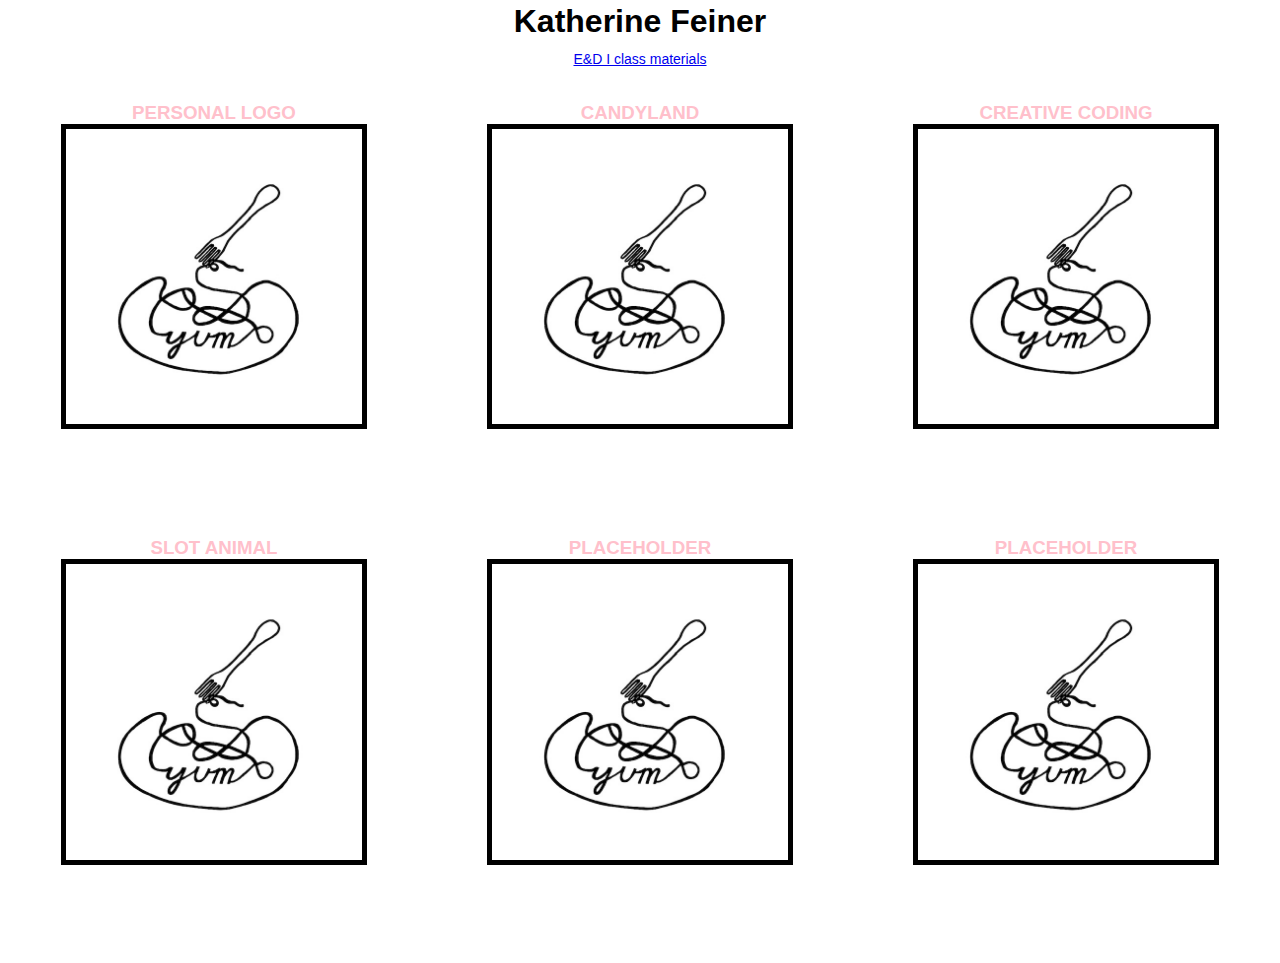
==== index.html @ 0d410f08 "update" ====
<!DOCTYPE html><html lang="en">

  <head>
    <script src="p5.js"></script>
    <script src="p5.sound.min.js"></script>
    <link rel="stylesheet" type="text/css" href="style.css">
    <meta charset="utf-8">
  </head>

  <title>|~Katherine Feiner E+D I~|</title>

  <body>

    <h1> Katherine Feiner </h1>
    <p>
    <a href="https://katherinefeiner.github.io/EDI">
      E&D I class materials
    </a>
    </p>

    <script src="sketch.js"></script>

    <table>

      <tr>
        <td><h3>PERSONAL LOGO</h3>
        <a href = "Logo/LogoReflection.html">
        <img src = 'Logo/FeinerLogoPic.jpeg' width = 70% > <a/></td>
       
         <td><h3>CANDYLAND</h3>
        <a href = "Logo/LogoReflection.html">
        <img src = 'Logo/FeinerLogoPic.jpeg' width = 70% > <a/></td>
       
         <td><h3>CREATIVE CODING</h3>
        <a href = "Logo/LogoReflection.html">
        <img src = 'Logo/FeinerLogoPic.jpeg' width = 70% ><a/></td>
        
      </tr>

      <tr>
         <td><h3>SLOT ANIMAL</h3>
        <a href = "Logo/LogoReflection.html">
        <img src = 'Logo/FeinerLogoPic.jpeg' width = 70% ><a/></td>
        
         <td><h3>PLACEHOLDER</h3>
        <a href = "Logo/LogoReflection.html">
        <img src = 'Logo/FeinerLogoPic.jpeg' width = 70% > <a/></td>
       
        <td><h3>PLACEHOLDER</h3>
        <a href = "Logo/LogoReflection.html">
        <img src = 'Logo/FeinerLogoPic.jpeg' width = 70% > <a/></td>
       
      </tr>

    </table>

  </body>
  
</html>
---- style.css ----
html, body {
  margin: 0;
  padding: 0;
  font-family:'Roboto', sans-serif;
  background-color: rgb(255, 255, 255);
}

canvas {
  display: block;
  z-index: -1;
}

img {
  border: 5px solid #000;
}

h1{
  color: black;
     position: absolute;
     left: 50%;
     transform: translateX(-50%) translateY(-50%);
     text-align: center;
     top: 0%;
}

h3{
color: pink;
display: inline; background: white;
}

p{
    position: absolute;
    font-size: 0.875em;
    left: 50%;
    transform: translateX(-50%) translateY(-50%);
    text-align:center;
    top: 5%;
}

table{
  position: absolute;
  z-index: 1;
  width:100%;
  top: 10%;

}

td {
    width: 33vw;
    height: 33vw;
    vertical-align: baseline;
    padding-top:10px;
    text-align:center;

    &:after, &:before {
       

.container{
  position: relative;
}

.project {
  position: absolute;
  width:50%;
  float: left;

  left: 0px;
  top: 0px;
  z-index: 1;
}
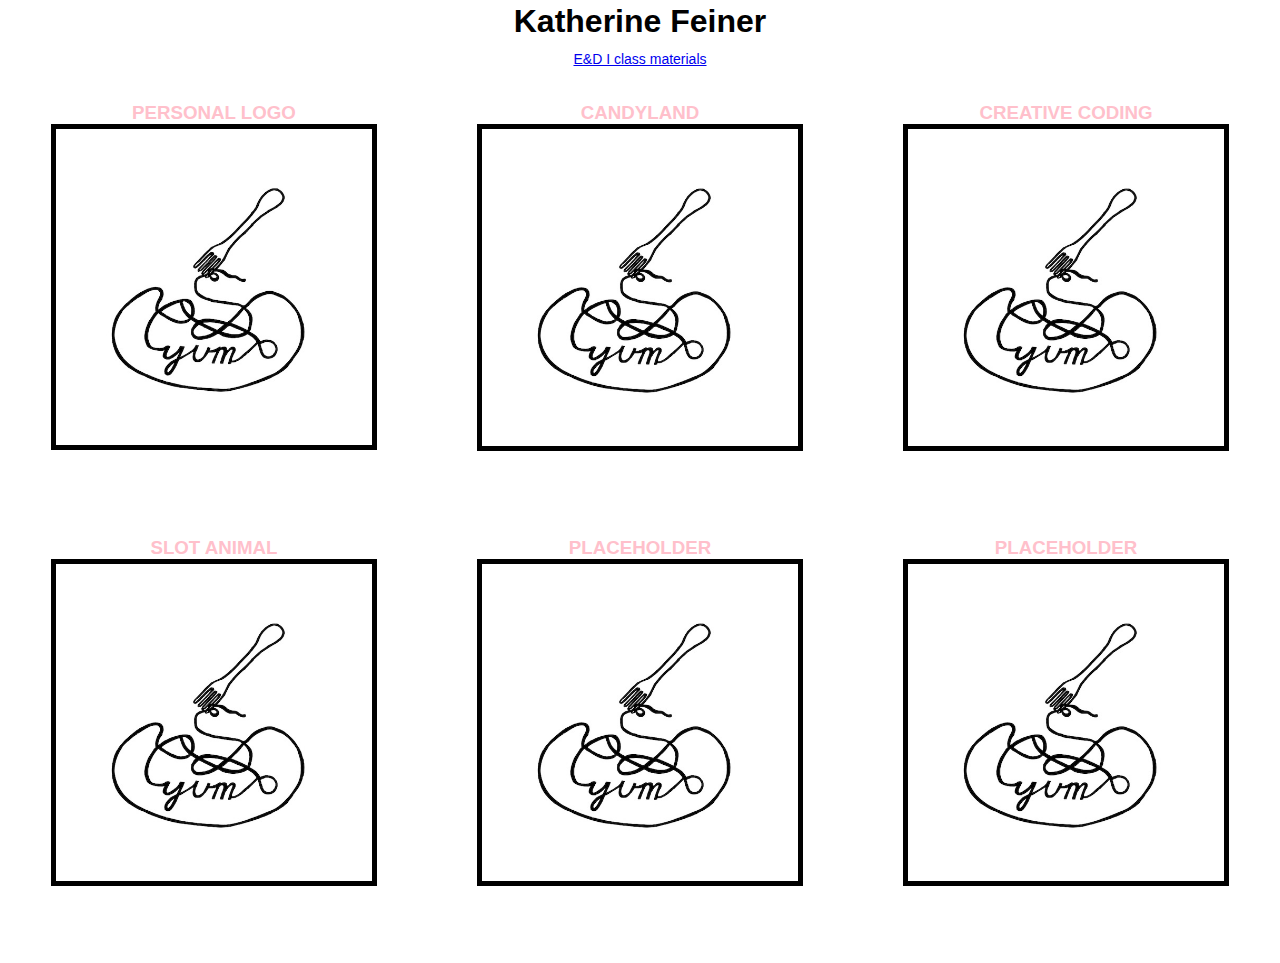
==== commit 3791b86d: "update" ====
--- a/index.html
+++ b/index.html
@@ -25,30 +25,30 @@
       <tr>
         <td><h3>PERSONAL LOGO</h3>
         <a href = "Logo/LogoReflection.html">
-        <img src = 'Logo/FeinerLogoPic.jpeg' width = 70% > <a/></td>
+        <img src = 'Logo/FeinerLogoPic.jpeg' width = 75% > <a/></td>
        
          <td><h3>CANDYLAND</h3>
         <a href = "Logo/LogoReflection.html">
-        <img src = 'Logo/FeinerLogoPic.jpeg' width = 70% > <a/></td>
+        <img src = 'Logo/FeinerLogoPic.jpeg' width = 75% > <a/></td>
        
          <td><h3>CREATIVE CODING</h3>
         <a href = "Logo/LogoReflection.html">
-        <img src = 'Logo/FeinerLogoPic.jpeg' width = 70% ><a/></td>
+        <img src = 'Logo/FeinerLogoPic.jpeg' width = 75% ><a/></td>
         
       </tr>
 
       <tr>
          <td><h3>SLOT ANIMAL</h3>
         <a href = "Logo/LogoReflection.html">
-        <img src = 'Logo/FeinerLogoPic.jpeg' width = 70% ><a/></td>
+        <img src = 'Logo/FeinerLogoPic.jpeg' width = 75% ><a/></td>
         
          <td><h3>PLACEHOLDER</h3>
         <a href = "Logo/LogoReflection.html">
-        <img src = 'Logo/FeinerLogoPic.jpeg' width = 70% > <a/></td>
+        <img src = 'Logo/FeinerLogoPic.jpeg' width = 75% > <a/></td>
        
         <td><h3>PLACEHOLDER</h3>
         <a href = "Logo/LogoReflection.html">
-        <img src = 'Logo/FeinerLogoPic.jpeg' width = 70% > <a/></td>
+        <img src = 'Logo/FeinerLogoPic.jpeg' width = 75% > <a/></td>
        
       </tr>
 
--- a/style.css
+++ b/style.css
@@ -51,9 +51,7 @@
     vertical-align: baseline;
     padding-top:10px;
     text-align:center;
-
-    &:after, &:before {
-       
+}       
 
 .container{
   position: relative;
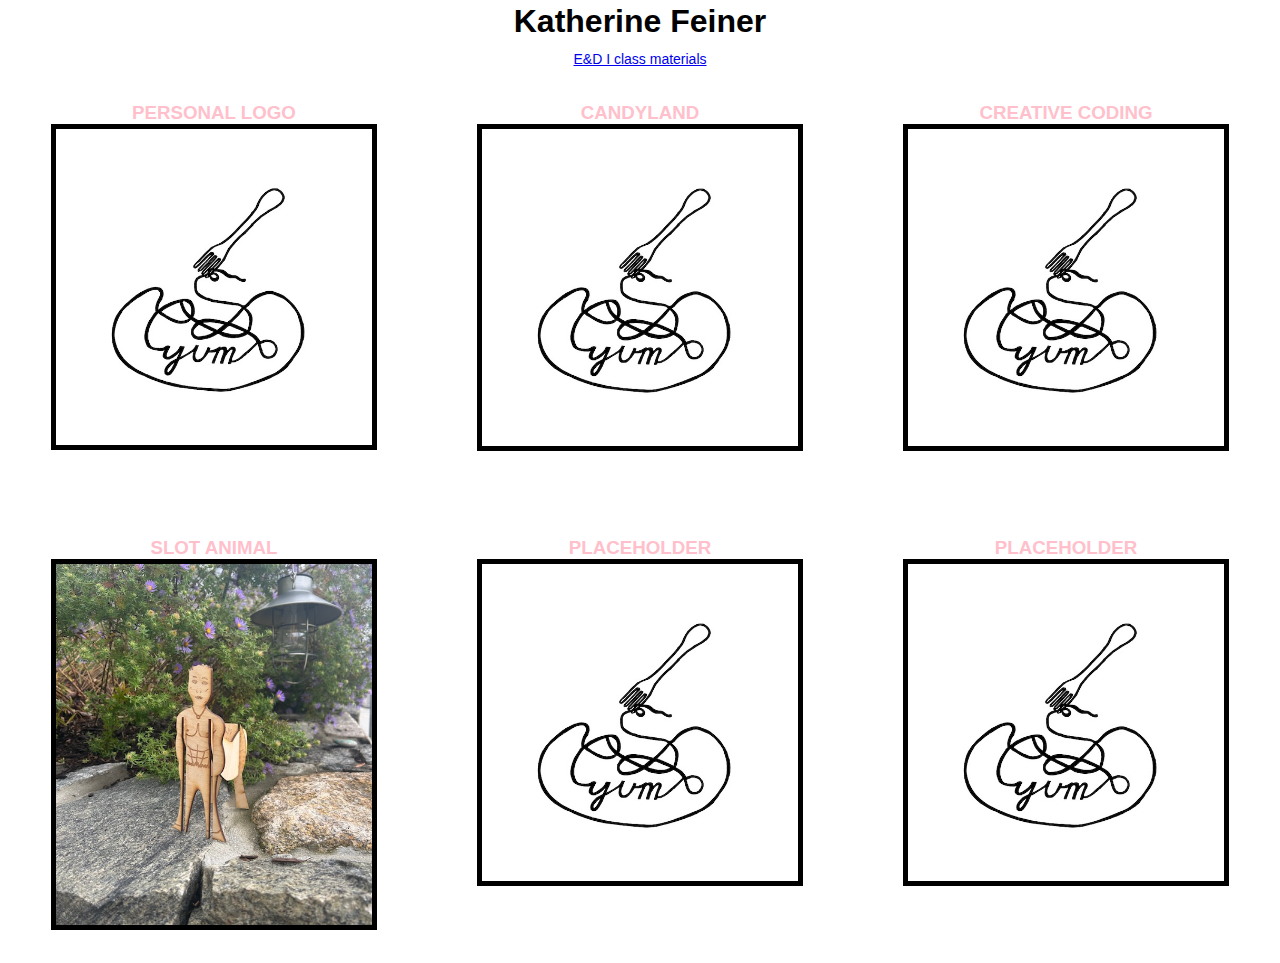
==== commit c2728222: "slot animal update" ====
--- a/index.html
+++ b/index.html
@@ -39,8 +39,8 @@
 
       <tr>
          <td><h3>SLOT ANIMAL</h3>
-        <a href = "Logo/LogoReflection.html">
-        <img src = 'Logo/FeinerLogoPic.jpeg' width = 75% ><a/></td>
+        <a href = "SlotAnimal/SlotAnimalReflection.html">
+        <img src = 'SlotAnimal/SlotAnimalPhoto.jpeg' width = 75% ><a/></td>
         
          <td><h3>PLACEHOLDER</h3>
         <a href = "Logo/LogoReflection.html">
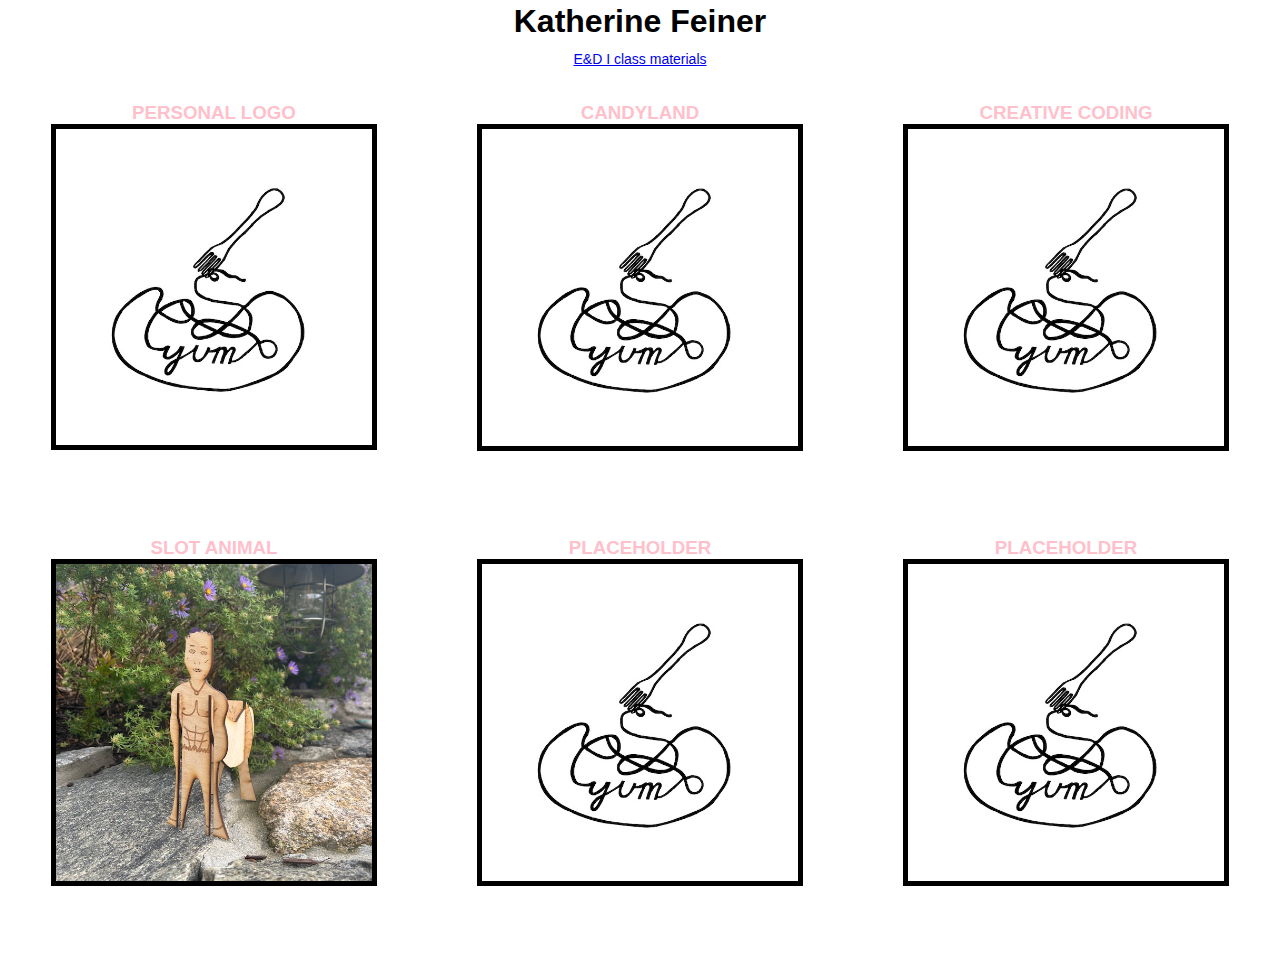
==== commit 1d6ce0b8: "size change" ====
--- a/index.html
+++ b/index.html
@@ -40,7 +40,7 @@
       <tr>
          <td><h3>SLOT ANIMAL</h3>
         <a href = "SlotAnimal/SlotAnimalReflection.html">
-        <img src = 'SlotAnimal/SlotAnimalPhoto.jpeg' width = 75% ><a/></td>
+        <img src = 'SlotAnimal/FeinerSlotAnimalPic.jpeg' width = 75% ><a/></td>
         
          <td><h3>PLACEHOLDER</h3>
         <a href = "Logo/LogoReflection.html">
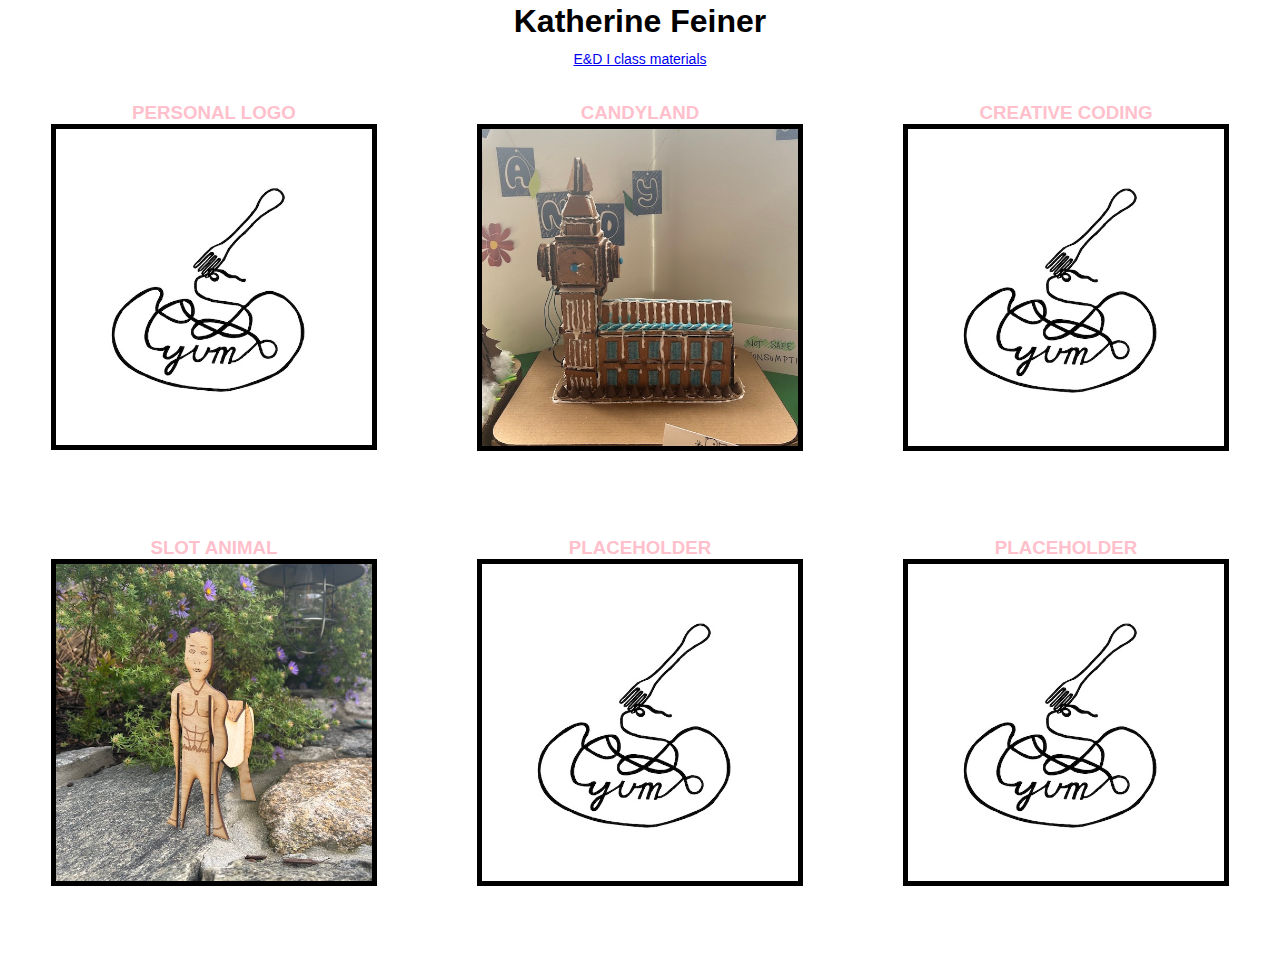
==== commit 449289c2: "candyland" ====
--- a/index.html
+++ b/index.html
@@ -28,8 +28,8 @@
         <img src = 'Logo/FeinerLogoPic.jpeg' width = 75% > <a/></td>
        
          <td><h3>CANDYLAND</h3>
-        <a href = "Logo/LogoReflection.html">
-        <img src = 'Logo/FeinerLogoPic.jpeg' width = 75% > <a/></td>
+        <a href = "Candyland/CandyLandReflection.html">
+        <img src = 'Candyland/BigBen.jpeg' width = 75% > <a/></td>
        
          <td><h3>CREATIVE CODING</h3>
         <a href = "Logo/LogoReflection.html">
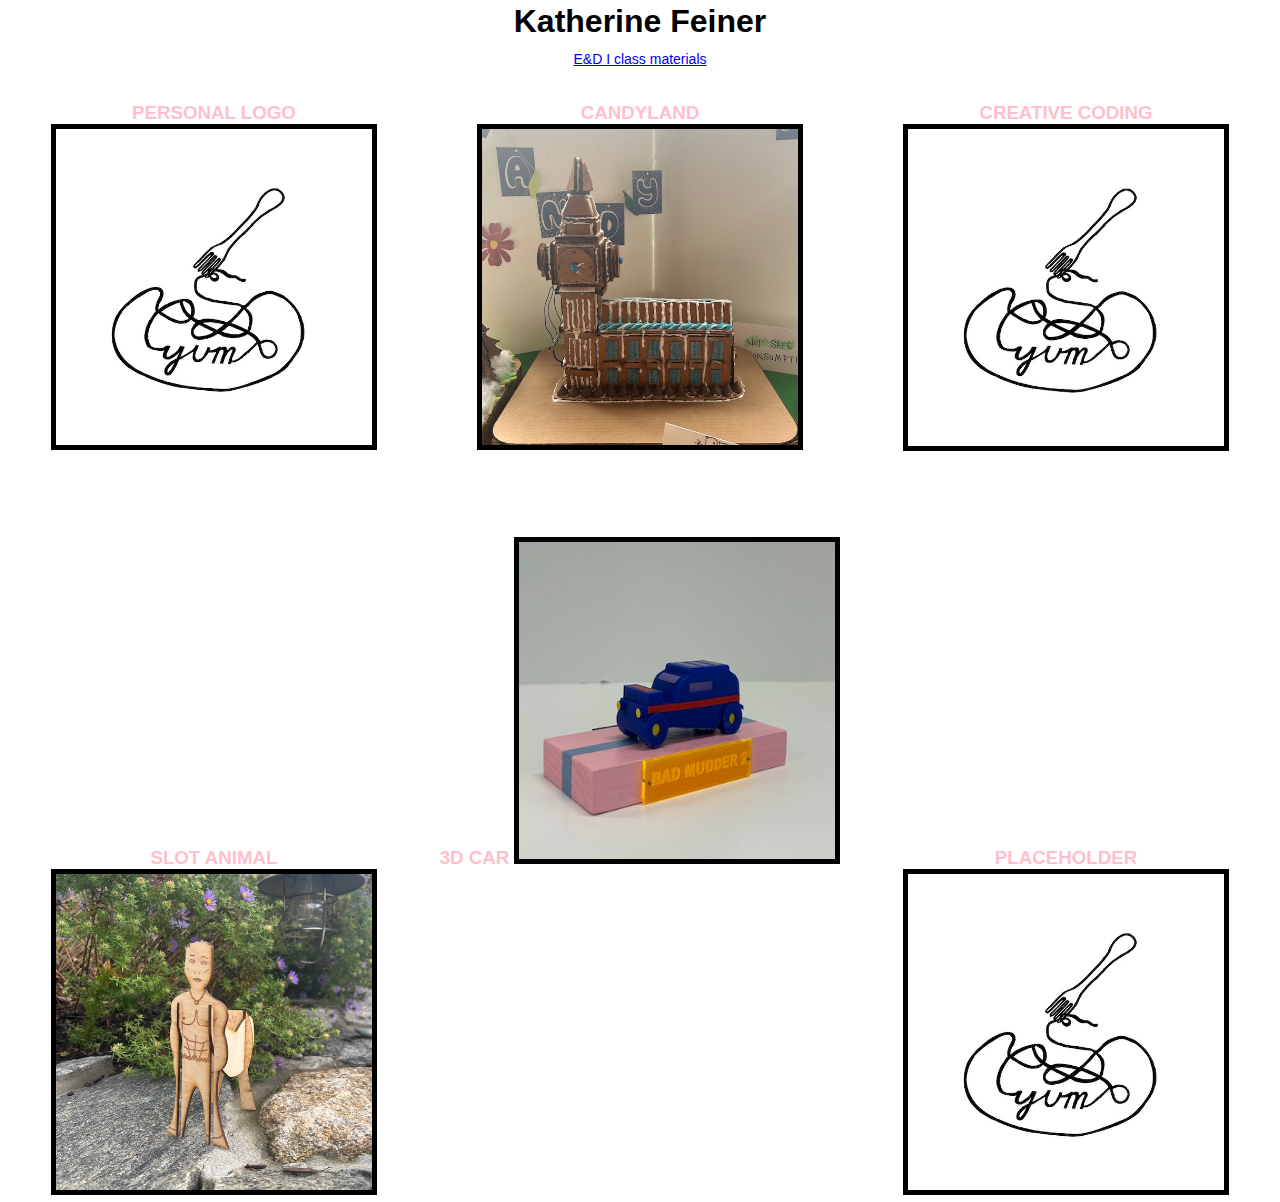
==== commit e9118231: "car" ====
--- a/index.html
+++ b/index.html
@@ -42,9 +42,9 @@
         <a href = "SlotAnimal/SlotAnimalReflection.html">
         <img src = 'SlotAnimal/FeinerSlotAnimalPic.jpeg' width = 75% ><a/></td>
         
-         <td><h3>PLACEHOLDER</h3>
-        <a href = "Logo/LogoReflection.html">
-        <img src = 'Logo/FeinerLogoPic.jpeg' width = 75% > <a/></td>
+         <td><h3>3D CAR</h3>
+        <a href = "3D Car/3DCarReflection.html">
+        <img src = '3D Car/3DCar.jpeg' width = 75% > <a/></td>
        
         <td><h3>PLACEHOLDER</h3>
         <a href = "Logo/LogoReflection.html">
--- a/style.css
+++ b/style.css
@@ -1,6 +1,8 @@
 html, body {
   margin: 0;
   padding: 0;
+  height: 100%;
+  overflow: hidden;
   font-family:'Roboto', sans-serif;
   background-color: rgb(255, 255, 255);
 }
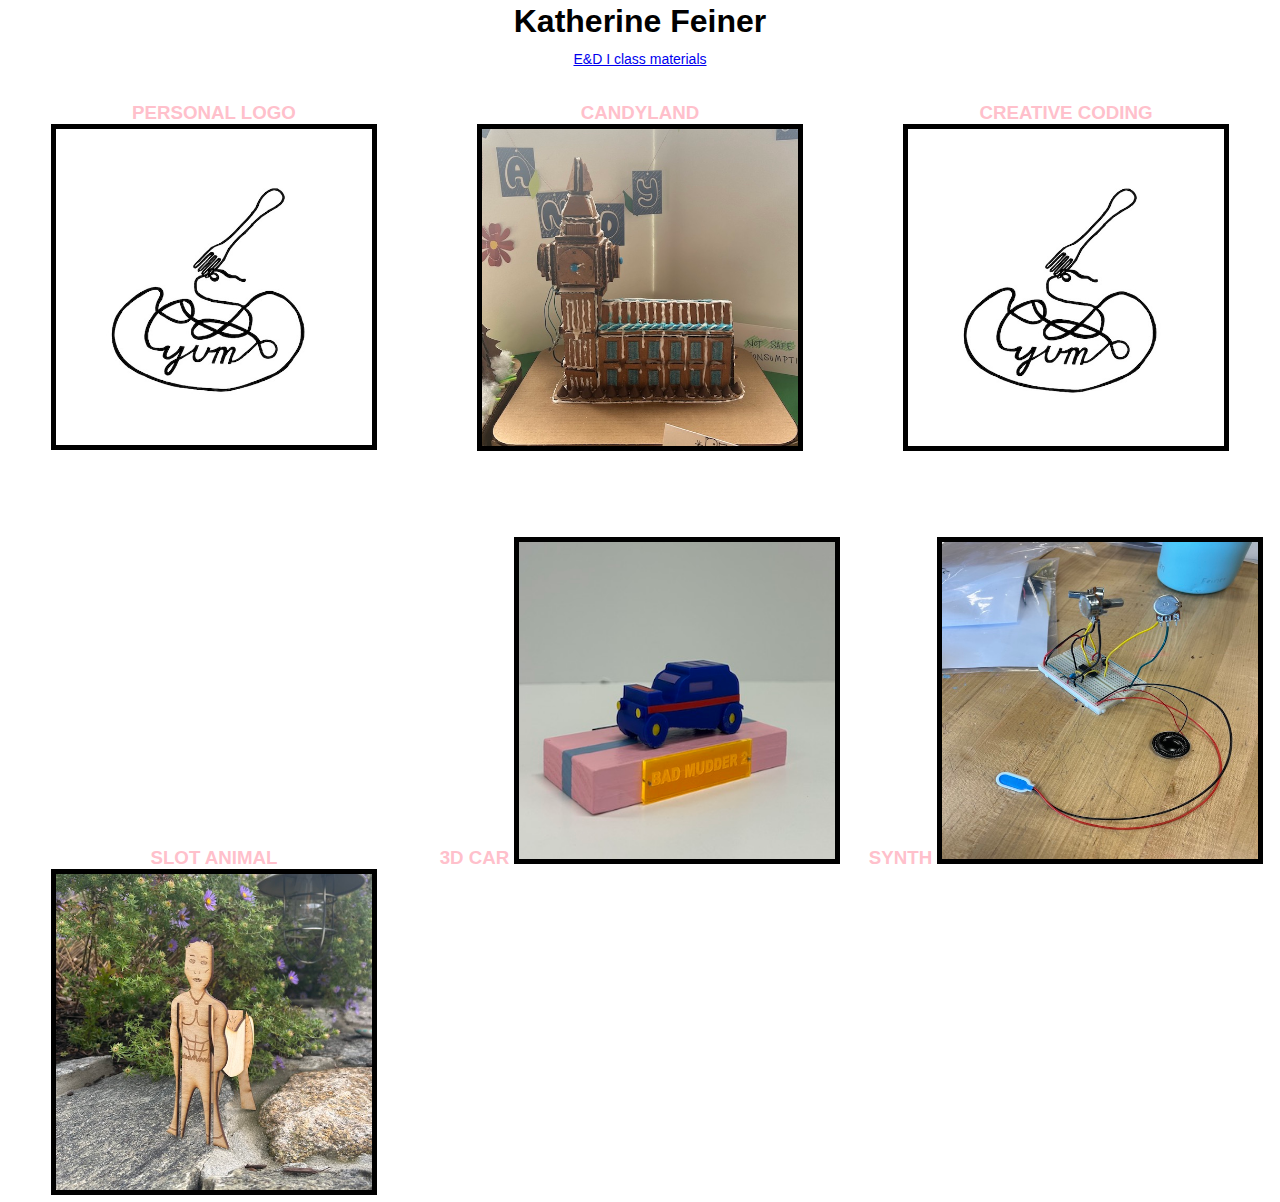
==== commit 07e08968: "synth updates" ====
--- a/index.html
+++ b/index.html
@@ -46,9 +46,9 @@
         <a href = "3D Car/3DCarReflection.html">
         <img src = '3D Car/3DCar.jpeg' width = 75% > <a/></td>
        
-        <td><h3>PLACEHOLDER</h3>
-        <a href = "Logo/LogoReflection.html">
-        <img src = 'Logo/FeinerLogoPic.jpeg' width = 75% > <a/></td>
+        <td><h3>SYNTH</h3>
+        <a href = "Synth/SynthReflection.html">
+        <img src = 'Synth/BreadboardPicture.jpeg' width = 75% > <a/></td>
        
       </tr>
 
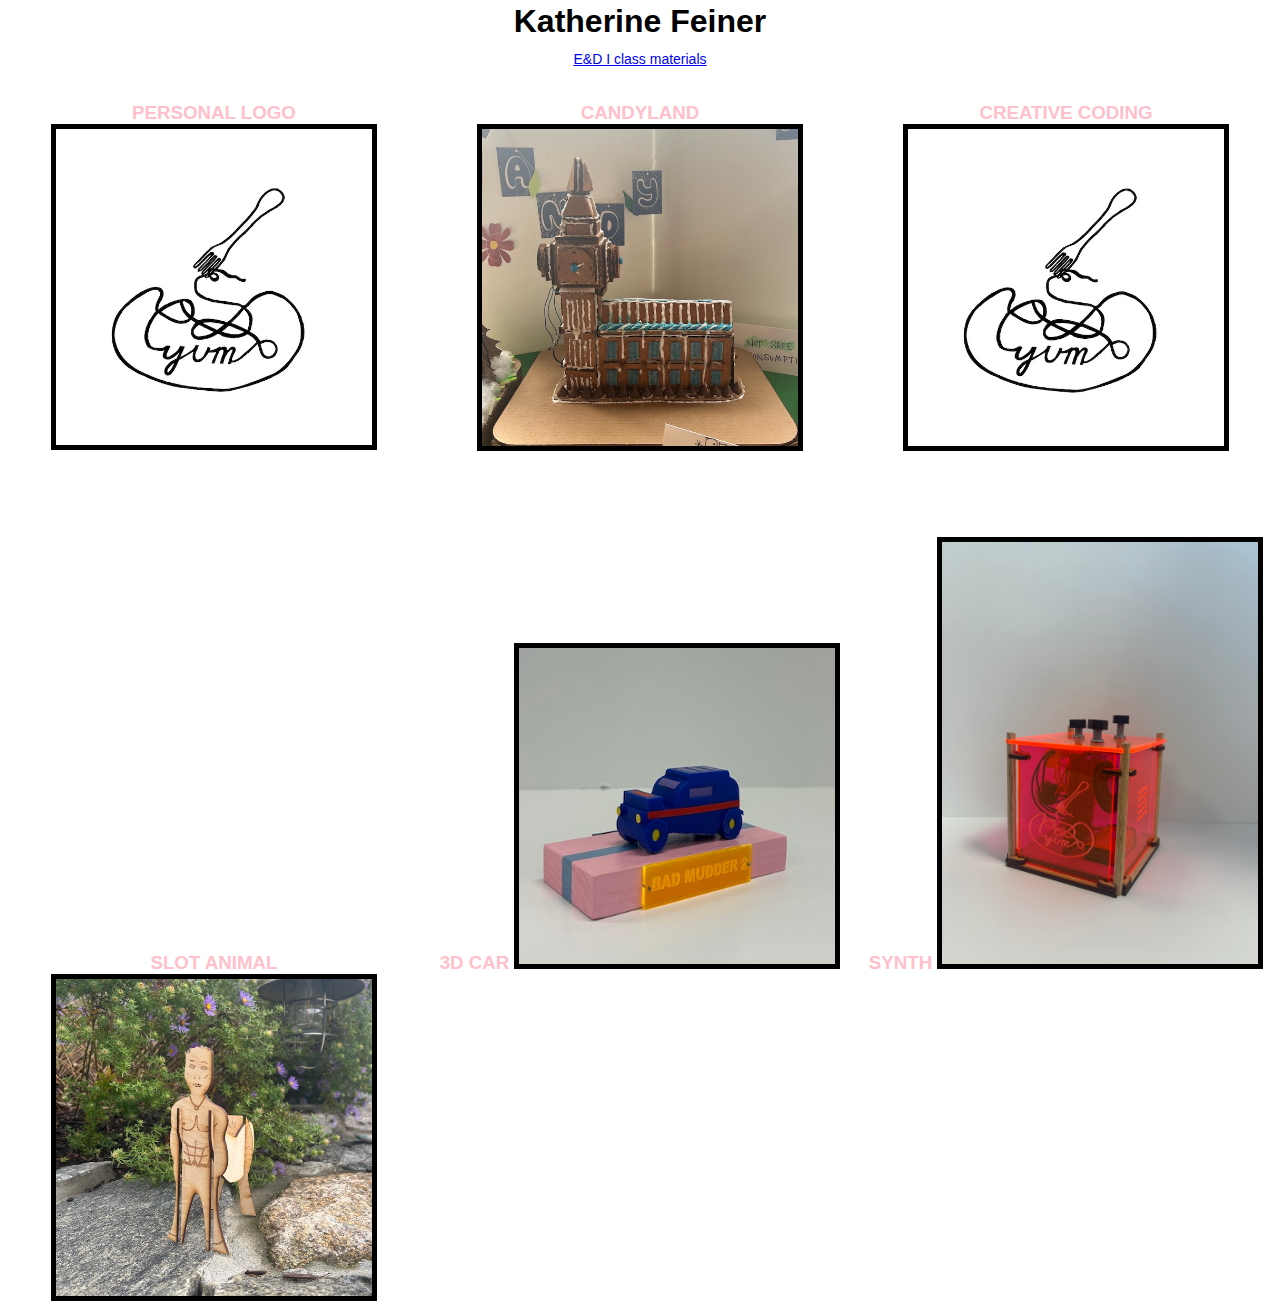
==== commit 8036611c: "Synth" ====
--- a/index.html
+++ b/index.html
@@ -48,7 +48,7 @@
        
         <td><h3>SYNTH</h3>
         <a href = "Synth/SynthReflection.html">
-        <img src = 'Synth/BreadboardPicture.jpeg' width = 75% > <a/></td>
+        <img src = 'Synth/FeinerSynthEnclosure.jpeg' width = 75% > <a/></td>
        
       </tr>
 
